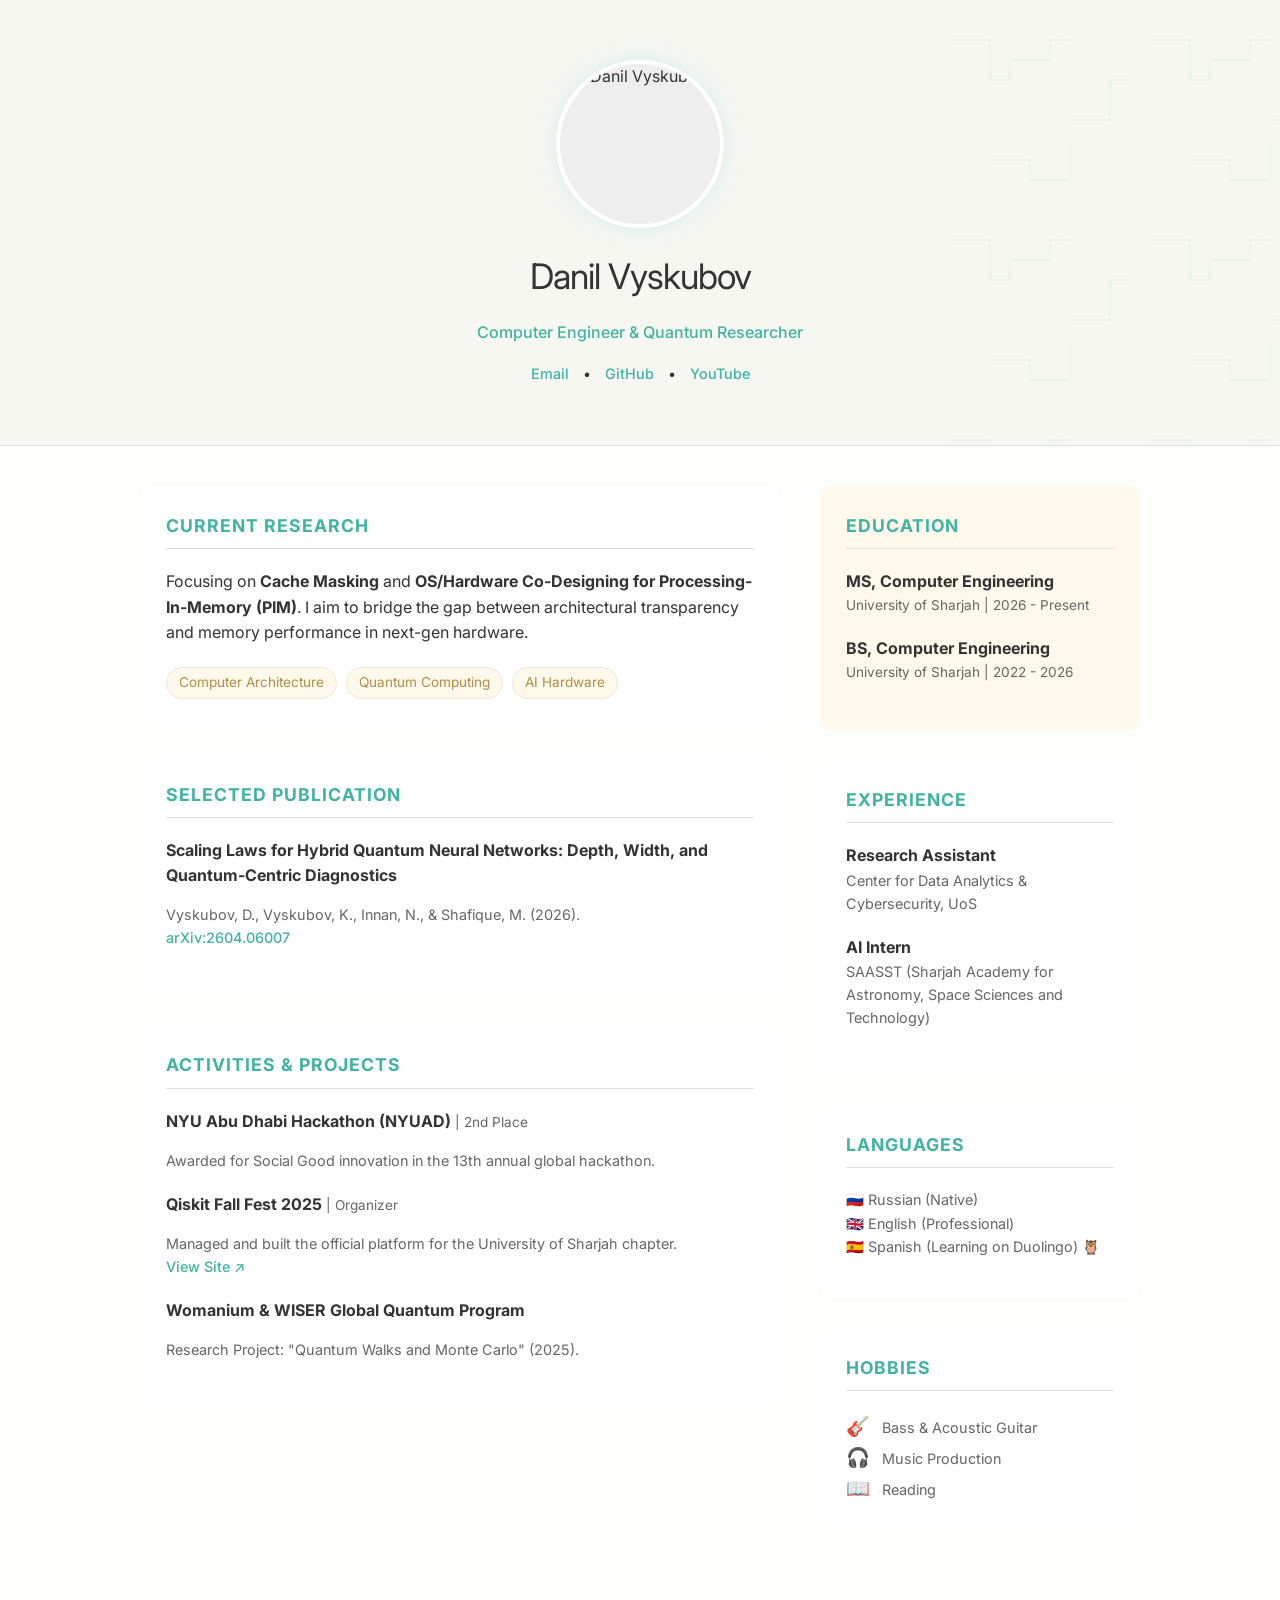
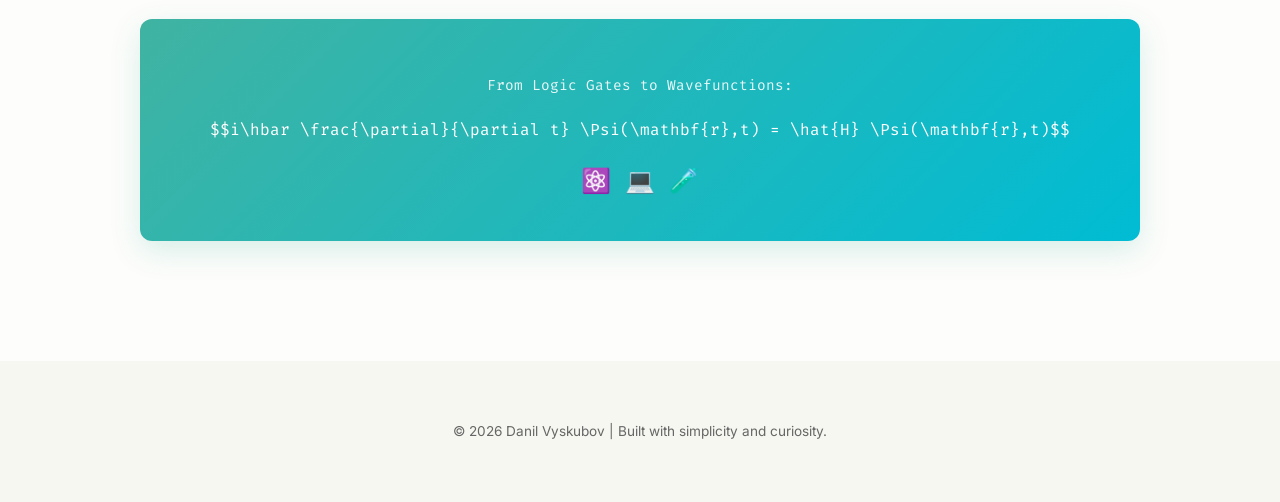
==== index.html @ 8bfd0acf "Add files via upload" ====
<!DOCTYPE html>
<html lang="en">
<head>
    <meta charset="UTF-8">
    <meta name="viewport" content="width=device-width, initial-scale=1.0">
    <title>Danil Vyskubov | Quantum & Architecture</title>
    <link href="https://fonts.googleapis.com/css2?family=Inter:wght@300;400;600&family=Fira+Code:wght@400&display=swap" rel="stylesheet">
    <style>
        :root {
            --bg-color: #fdfdfb;
            --header-bg: #f7f7f2;
            --accent-teal: #40b3a2;
            --accent-cyan: #00bcd4;
            --card-cream: #fff9eb;
            --text-main: #333;
            --text-light: #666;
            --border-color: #e0e0e0;
        }

        body {
            margin: 0;
            padding: 0;
            font-family: 'Inter', sans-serif;
            background-color: var(--bg-color);
            color: var(--text-main);
            line-height: 1.6;
        }

        a { color: var(--accent-teal); text-decoration: none; font-weight: 500; }
        a:hover { text-decoration: underline; }

        /* --- Header Section --- */
        header {
            background-color: var(--header-bg);
            padding: 60px 20px;
            display: flex;
            flex-direction: column;
            align-items: center;
            border-bottom: 1px solid var(--border-color);
            position: relative;
            overflow: hidden;
        }

        /* The Circuit Trace Background Effect */
        header::after {
            content: "";
            position: absolute;
            right: -20px;
            top: 20px;
            width: 350px;
            height: 100%;
            background-image: url('data:image/svg+xml;utf8,<svg xmlns="http://www.w3.org/2000/svg" width="200" height="200" viewBox="0 0 200 200"><path d="M0 20h40v40h20V40h40V20h20M120 100h40v-40h20M40 140h40v20h40v-40" fill="none" stroke="%2340b3a2" stroke-width="1" opacity="0.15"/></svg>');
            z-index: 0;
            pointer-events: none;
        }

        .profile-container {
            z-index: 1;
            text-align: center;
            max-width: 600px;
        }

        .profile-frame {
            width: 160px;
            height: 160px;
            border-radius: 50%;
            border: 4px solid white;
            box-shadow: 0 0 25px rgba(0, 188, 212, 0.15);
            overflow: hidden;
            background: #eee;
            margin: 0 auto 20px;
        }

        .profile-frame img {
            width: 100%;
            height: 100%;
            object-fit: cover;
        }

        h1 {
            margin: 10px 0 5px;
            font-size: 2.2rem;
            font-weight: 400;
            letter-spacing: -1px;
            color: var(--text-main);
        }

        .social-links {
            margin-top: 15px;
            font-size: 0.9rem;
        }

        .social-links a { margin: 0 10px; }

        /* --- Grid Layout --- */
        main {
            max-width: 1000px;
            margin: 0 auto;
            padding: 40px 20px;
        }

        .main-grid {
            display: grid;
            grid-template-columns: 2fr 1fr;
            gap: 40px;
        }

        .section-card {
            background: white;
            padding: 25px;
            border-radius: 12px;
            margin-bottom: 30px;
            border: 1px solid transparent;
            transition: border 0.3s;
        }

        .section-card:hover { border-color: #f0f0f0; }

        .interest-tag {
            display: inline-block;
            background: var(--card-cream);
            padding: 4px 12px;
            border-radius: 20px;
            font-size: 0.85rem;
            margin: 5px 5px 0 0;
            color: #b08d4a;
            border: 1px solid #f0e6d2;
        }

        h2 {
            font-size: 1.1rem;
            text-transform: uppercase;
            letter-spacing: 1px;
            margin-top: 0;
            color: var(--accent-teal);
            border-bottom: 1px solid var(--border-color);
            padding-bottom: 8px;
            margin-bottom: 20px;
        }

        /* --- Specific Items Styling --- */
        .edu-item, .exp-item { margin-bottom: 20px; }
        .date { font-size: 0.85rem; color: var(--text-light); }
        .sub-text { font-size: 0.9rem; color: var(--text-light); }

        /* --- The Equation Band --- */
        .equation-band {
            grid-column: 1 / -1;
            background: linear-gradient(135deg, #40b3a2 0%, #00bcd4 100%);
            color: white;
            padding: 40px;
            text-align: center;
            border-radius: 12px;
            margin: 20px 0 40px;
            font-family: 'Fira Code', monospace;
            box-shadow: 0 10px 30px rgba(64, 179, 162, 0.2);
        }

        /* --- Footer --- */
        footer {
            text-align: center;
            padding: 60px;
            background: var(--header-bg);
            margin-top: 40px;
            font-size: 0.85rem;
            color: var(--text-light);
        }

        .hobby-icon { font-size: 1.2rem; margin-right: 8px; }

        @media (max-width: 768px) {
            .main-grid { grid-template-columns: 1fr; }
        }
    </style>
    <script src="https://polyfill.io/v3/polyfill.min.js?features=es6"></script>
    <script id="MathJax-script" async src="https://cdn.jsdelivr.net/npm/mathjax@3/es5/tex-mml-chtml.js"></script>
</head>
<body>

<header>
    <div class="profile-container">
        <div class="profile-frame">
            <img src="https://via.placeholder.com/160" alt="Danil Vyskubov">
        </div>
        <h1>Danil Vyskubov</h1>
        <p style="color: var(--accent-teal); font-weight: 500;">Computer Engineer & Quantum Researcher</p>
        <div class="social-links">
            <a href="mailto:danilviskubov03@gmail.com">Email</a> •
            <a href="https://github.com/danilv03" target="_blank">GitHub</a> •
            <a href="https://www.youtube.com/@danilv413" target="_blank">YouTube</a>
        </div>
    </div>
</header>

<main>
    <div class="main-grid">
        <div class="left-col">
            <section class="section-card">
                <h2>Current Research</h2>
                <p>Focusing on <strong>Cache Masking</strong> and <strong>OS/Hardware Co-Designing for Processing-In-Memory (PIM)</strong>. I aim to bridge the gap between architectural transparency and memory performance in next-gen hardware.</p>
                <div>
                    <span class="interest-tag">Computer Architecture</span>
                    <span class="interest-tag">Quantum Computing</span>
                    <span class="interest-tag">AI Hardware</span>
                </div>
            </section>

            <section class="section-card">
                <h2>Selected Publication</h2>
                <div class="exp-item">
                    <p style="margin: 0;"><strong>Scaling Laws for Hybrid Quantum Neural Networks: Depth, Width, and Quantum-Centric Diagnostics</strong></p>
                    <p class="sub-text">Vyskubov, D., Vyskubov, K., Innan, N., & Shafique, M. (2026). <br> 
                    <a href="https://arxiv.org/abs/2604.06007" target="_blank">arXiv:2604.06007</a></p>
                </div>
            </section>

            <section class="section-card">
                <h2>Activities & Projects</h2>
                <div class="exp-item">
                    <strong>NYU Abu Dhabi Hackathon (NYUAD)</strong> <span class="date">| 2nd Place</span>
                    <p class="sub-text">Awarded for Social Good innovation in the 13th annual global hackathon.</p>
                </div>
                <div class="exp-item">
                    <strong>Qiskit Fall Fest 2025</strong> <span class="date">| Organizer</span>
                    <p class="sub-text">Managed and built the official platform for the University of Sharjah chapter. <br>
                    <a href="https://qiskit-fallfest.vercel.app/" target="_blank">View Site ↗</a></p>
                </div>
                <div class="exp-item">
                    <strong>Womanium & WISER Global Quantum Program</strong>
                    <p class="sub-text">Research Project: "Quantum Walks and Monte Carlo" (2025).</p>
                </div>
            </section>
        </div>

        <div class="right-col">
            <section class="section-card" style="background-color: var(--card-cream);">
                <h2>Education</h2>
                <div class="edu-item">
                    <strong>MS, Computer Engineering</strong>
                    <div class="date">University of Sharjah | 2026 - Present</div>
                </div>
                <div class="edu-item">
                    <strong>BS, Computer Engineering</strong>
                    <div class="date">University of Sharjah | 2022 - 2026</div>
                </div>
            </section>

            <section class="section-card">
                <h2>Experience</h2>
                <div class="exp-item">
                    <strong>Research Assistant</strong>
                    <div class="sub-text">Center for Data Analytics & Cybersecurity, UoS</div>
                </div>
                <div class="exp-item">
                    <strong>AI Intern</strong>
                    <div class="sub-text">SAASST (Sharjah Academy for Astronomy, Space Sciences and Technology)</div>
                </div>
            </section>

            <section class="section-card">
                <h2>Languages</h2>
                <p class="sub-text">
                    🇷🇺 Russian (Native)<br>
                    🇬🇧 English (Professional)<br>
                    🇪🇸 Spanish (Learning on Duolingo) 🦉
                </p>
            </section>

            <section class="section-card">
                <h2>Hobbies</h2>
                <div class="sub-text">
                    <span class="hobby-icon">🎸</span> Bass & Acoustic Guitar<br>
                    <span class="hobby-icon">🎧</span> Music Production<br>
                    <span class="hobby-icon">📖</span> Reading
                </div>
            </section>
        </div>

        <div class="equation-band">
            <p style="margin-bottom: 20px; opacity: 0.9; font-size: 0.9rem;">From Logic Gates to Wavefunctions:</p>
            $$i\hbar \frac{\partial}{\partial t} \Psi(\mathbf{r},t) = \hat{H} \Psi(\mathbf{r},t)$$
            <div style="margin-top: 20px; font-size: 1.5rem;">⚛️ 💻 🧪</div>
        </div>
    </div>
</main>

<footer>
    &copy; 2026 Danil Vyskubov | Built with simplicity and curiosity.
</footer>

</body>
</html>
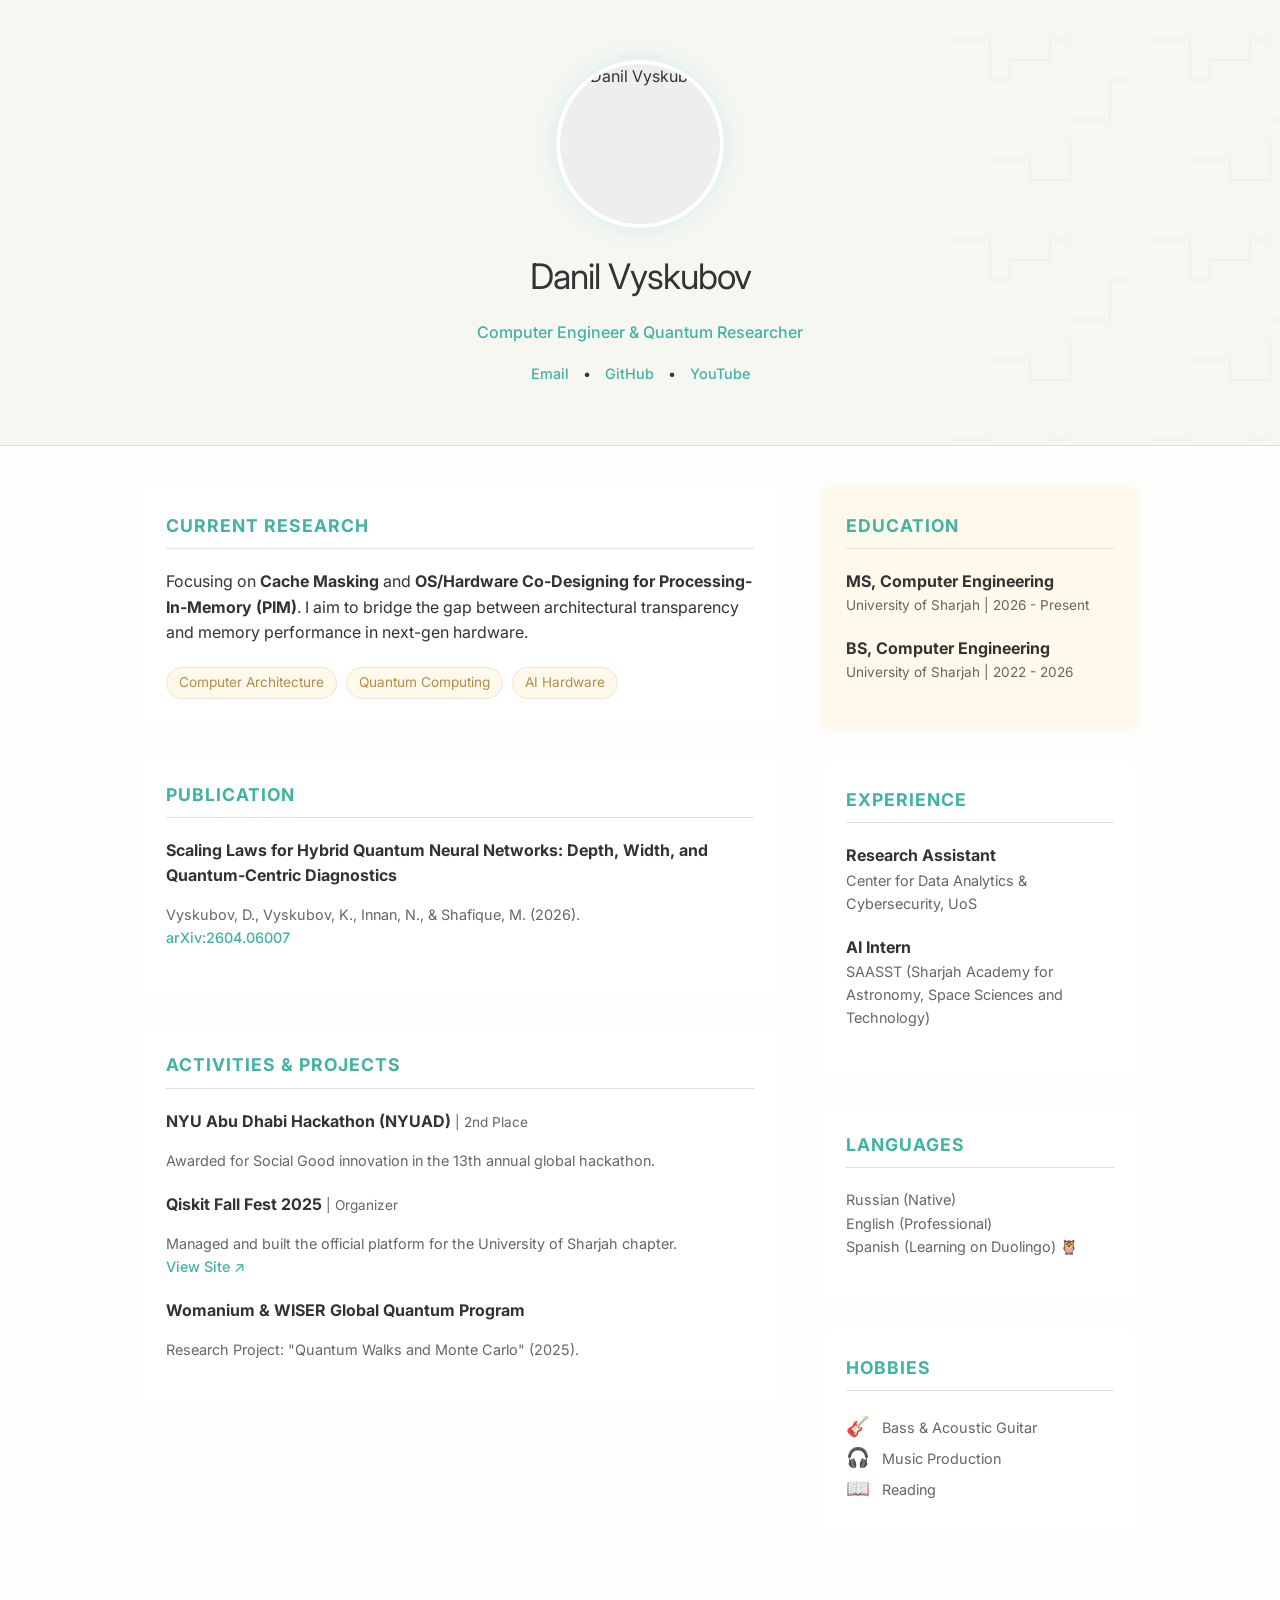
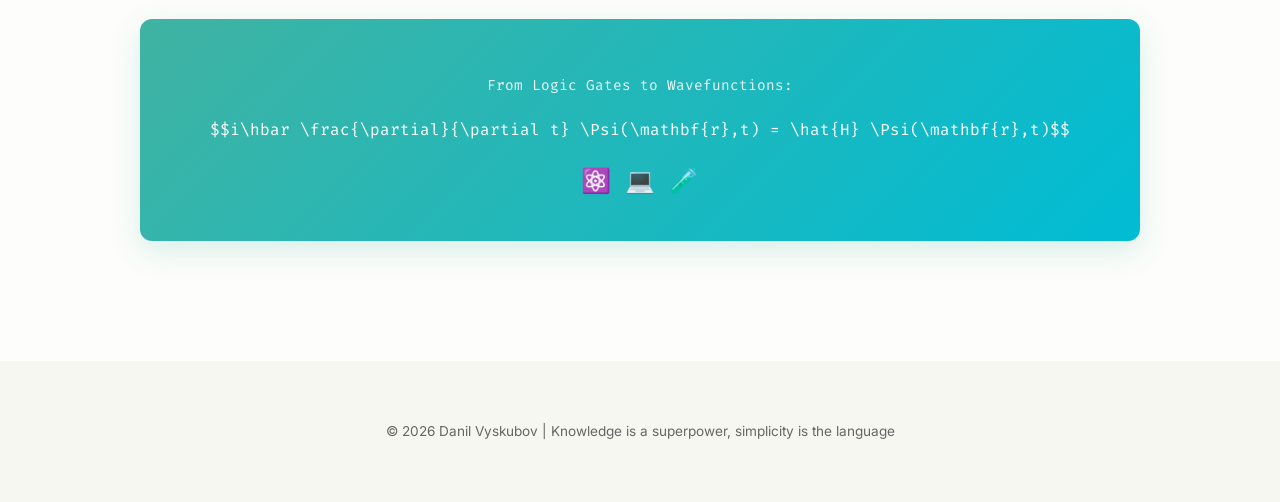
==== commit 80bff058: "Update index.html" ====
--- a/index.html
+++ b/index.html
@@ -206,7 +206,7 @@
             </section>
 
             <section class="section-card">
-                <h2>Selected Publication</h2>
+                <h2>Publication</h2>
                 <div class="exp-item">
                     <p style="margin: 0;"><strong>Scaling Laws for Hybrid Quantum Neural Networks: Depth, Width, and Quantum-Centric Diagnostics</strong></p>
                     <p class="sub-text">Vyskubov, D., Vyskubov, K., Innan, N., & Shafique, M. (2026). <br> 
@@ -260,9 +260,9 @@
             <section class="section-card">
                 <h2>Languages</h2>
                 <p class="sub-text">
-                    🇷🇺 Russian (Native)<br>
-                    🇬🇧 English (Professional)<br>
-                    🇪🇸 Spanish (Learning on Duolingo) 🦉
+                    Russian (Native)<br>
+                    English (Professional)<br>
+                    Spanish (Learning on Duolingo) 🦉
                 </p>
             </section>
 
@@ -285,8 +285,8 @@
 </main>
 
 <footer>
-    &copy; 2026 Danil Vyskubov | Built with simplicity and curiosity.
+    &copy; 2026 Danil Vyskubov | Knowledge is a superpower, simplicity is the language
 </footer>
 
 </body>
-</html>+</html>
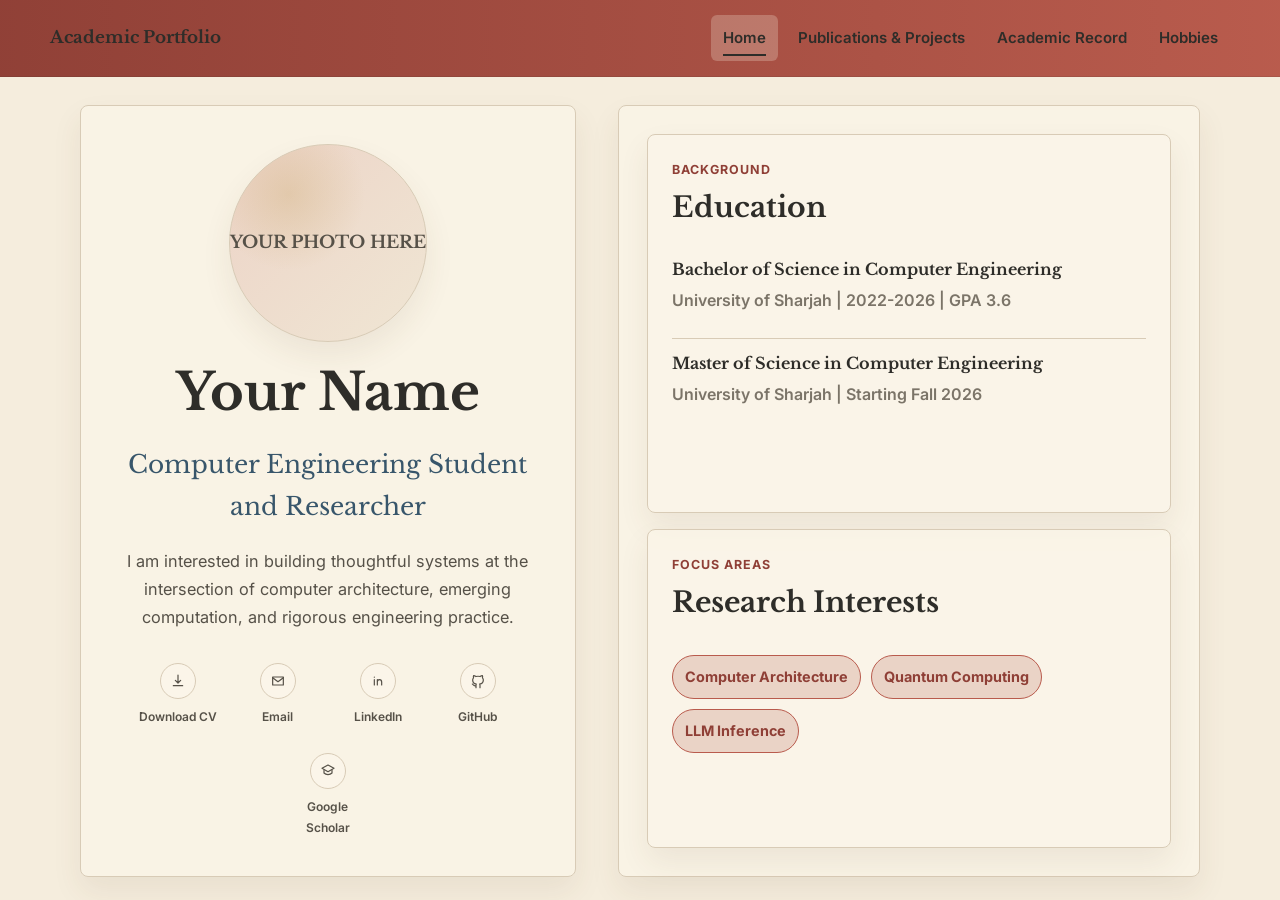
==== commit fe5c5dd8: "Add files via upload Initial push" ====
--- a/index.html
+++ b/index.html
@@ -1,292 +1,124 @@
 <!DOCTYPE html>
 <html lang="en">
 <head>
-    <meta charset="UTF-8">
-    <meta name="viewport" content="width=device-width, initial-scale=1.0">
-    <title>Danil Vyskubov | Quantum & Architecture</title>
-    <link href="https://fonts.googleapis.com/css2?family=Inter:wght@300;400;600&family=Fira+Code:wght@400&display=swap" rel="stylesheet">
-    <style>
-        :root {
-            --bg-color: #fdfdfb;
-            --header-bg: #f7f7f2;
-            --accent-teal: #40b3a2;
-            --accent-cyan: #00bcd4;
-            --card-cream: #fff9eb;
-            --text-main: #333;
-            --text-light: #666;
-            --border-color: #e0e0e0;
-        }
+  <meta charset="UTF-8">
+  <meta name="viewport" content="width=device-width, initial-scale=1.0">
+  <title>Personal Academic Website | Home</title>
+  <link rel="preconnect" href="https://fonts.googleapis.com">
+  <link rel="preconnect" href="https://fonts.gstatic.com" crossorigin>
+  <link href="https://fonts.googleapis.com/css2?family=Inter:wght@400;500;600;700&family=Libre+Baskerville:wght@400;700&display=swap" rel="stylesheet">
+  <link rel="stylesheet" href="style.css">
+</head>
+<body class="no-scroll-page">
+  <header class="site-header">
+    <nav class="navbar" aria-label="Primary navigation">
+      <a class="brand" href="index.html">Academic Portfolio</a>
+      <button class="menu-toggle" type="button" aria-label="Toggle navigation" aria-expanded="false">
+        <span></span>
+        <span></span>
+        <span></span>
+      </button>
+      <ul class="nav-links">
+        <li><a class="active" href="index.html">Home</a></li>
+        <li><a href="publications.html">Publications &amp; Projects</a></li>
+        <li><a href="academic-record.html">Academic Record</a></li>
+        <li><a href="hobbies.html">Hobbies</a></li>
+      </ul>
+    </nav>
+  </header>
 
-        body {
-            margin: 0;
-            padding: 0;
-            font-family: 'Inter', sans-serif;
-            background-color: var(--bg-color);
-            color: var(--text-main);
-            line-height: 1.6;
-        }
-
-        a { color: var(--accent-teal); text-decoration: none; font-weight: 500; }
-        a:hover { text-decoration: underline; }
-
-        /* --- Header Section --- */
-        header {
-            background-color: var(--header-bg);
-            padding: 60px 20px;
-            display: flex;
-            flex-direction: column;
-            align-items: center;
-            border-bottom: 1px solid var(--border-color);
-            position: relative;
-            overflow: hidden;
-        }
-
-        /* The Circuit Trace Background Effect */
-        header::after {
-            content: "";
-            position: absolute;
-            right: -20px;
-            top: 20px;
-            width: 350px;
-            height: 100%;
-            background-image: url('data:image/svg+xml;utf8,<svg xmlns="http://www.w3.org/2000/svg" width="200" height="200" viewBox="0 0 200 200"><path d="M0 20h40v40h20V40h40V20h20M120 100h40v-40h20M40 140h40v20h40v-40" fill="none" stroke="%2340b3a2" stroke-width="1" opacity="0.15"/></svg>');
-            z-index: 0;
-            pointer-events: none;
-        }
-
-        .profile-container {
-            z-index: 1;
-            text-align: center;
-            max-width: 600px;
-        }
-
-        .profile-frame {
-            width: 160px;
-            height: 160px;
-            border-radius: 50%;
-            border: 4px solid white;
-            box-shadow: 0 0 25px rgba(0, 188, 212, 0.15);
-            overflow: hidden;
-            background: #eee;
-            margin: 0 auto 20px;
-        }
-
-        .profile-frame img {
-            width: 100%;
-            height: 100%;
-            object-fit: cover;
-        }
-
-        h1 {
-            margin: 10px 0 5px;
-            font-size: 2.2rem;
-            font-weight: 400;
-            letter-spacing: -1px;
-            color: var(--text-main);
-        }
-
-        .social-links {
-            margin-top: 15px;
-            font-size: 0.9rem;
-        }
-
-        .social-links a { margin: 0 10px; }
-
-        /* --- Grid Layout --- */
-        main {
-            max-width: 1000px;
-            margin: 0 auto;
-            padding: 40px 20px;
-        }
-
-        .main-grid {
-            display: grid;
-            grid-template-columns: 2fr 1fr;
-            gap: 40px;
-        }
-
-        .section-card {
-            background: white;
-            padding: 25px;
-            border-radius: 12px;
-            margin-bottom: 30px;
-            border: 1px solid transparent;
-            transition: border 0.3s;
-        }
-
-        .section-card:hover { border-color: #f0f0f0; }
-
-        .interest-tag {
-            display: inline-block;
-            background: var(--card-cream);
-            padding: 4px 12px;
-            border-radius: 20px;
-            font-size: 0.85rem;
-            margin: 5px 5px 0 0;
-            color: #b08d4a;
-            border: 1px solid #f0e6d2;
-        }
-
-        h2 {
-            font-size: 1.1rem;
-            text-transform: uppercase;
-            letter-spacing: 1px;
-            margin-top: 0;
-            color: var(--accent-teal);
-            border-bottom: 1px solid var(--border-color);
-            padding-bottom: 8px;
-            margin-bottom: 20px;
-        }
-
-        /* --- Specific Items Styling --- */
-        .edu-item, .exp-item { margin-bottom: 20px; }
-        .date { font-size: 0.85rem; color: var(--text-light); }
-        .sub-text { font-size: 0.9rem; color: var(--text-light); }
-
-        /* --- The Equation Band --- */
-        .equation-band {
-            grid-column: 1 / -1;
-            background: linear-gradient(135deg, #40b3a2 0%, #00bcd4 100%);
-            color: white;
-            padding: 40px;
-            text-align: center;
-            border-radius: 12px;
-            margin: 20px 0 40px;
-            font-family: 'Fira Code', monospace;
-            box-shadow: 0 10px 30px rgba(64, 179, 162, 0.2);
-        }
-
-        /* --- Footer --- */
-        footer {
-            text-align: center;
-            padding: 60px;
-            background: var(--header-bg);
-            margin-top: 40px;
-            font-size: 0.85rem;
-            color: var(--text-light);
-        }
-
-        .hobby-icon { font-size: 1.2rem; margin-right: 8px; }
-
-        @media (max-width: 768px) {
-            .main-grid { grid-template-columns: 1fr; }
-        }
-    </style>
-    <script src="https://polyfill.io/v3/polyfill.min.js?features=es6"></script>
-    <script id="MathJax-script" async src="https://cdn.jsdelivr.net/npm/mathjax@3/es5/tex-mml-chtml.js"></script>
-</head>
-<body>
-
-<header>
-    <div class="profile-container">
-        <div class="profile-frame">
-            <img src="https://via.placeholder.com/160" alt="Danil Vyskubov">
-        </div>
-        <h1>Danil Vyskubov</h1>
-        <p style="color: var(--accent-teal); font-weight: 500;">Computer Engineer & Quantum Researcher</p>
-        <div class="social-links">
-            <a href="mailto:danilviskubov03@gmail.com">Email</a> •
-            <a href="https://github.com/danilv03" target="_blank">GitHub</a> •
-            <a href="https://www.youtube.com/@danilv413" target="_blank">YouTube</a>
-        </div>
-    </div>
-</header>
-
-<main>
-    <div class="main-grid">
-        <div class="left-col">
-            <section class="section-card">
-                <h2>Current Research</h2>
-                <p>Focusing on <strong>Cache Masking</strong> and <strong>OS/Hardware Co-Designing for Processing-In-Memory (PIM)</strong>. I aim to bridge the gap between architectural transparency and memory performance in next-gen hardware.</p>
-                <div>
-                    <span class="interest-tag">Computer Architecture</span>
-                    <span class="interest-tag">Quantum Computing</span>
-                    <span class="interest-tag">AI Hardware</span>
-                </div>
-            </section>
-
-            <section class="section-card">
-                <h2>Publication</h2>
-                <div class="exp-item">
-                    <p style="margin: 0;"><strong>Scaling Laws for Hybrid Quantum Neural Networks: Depth, Width, and Quantum-Centric Diagnostics</strong></p>
-                    <p class="sub-text">Vyskubov, D., Vyskubov, K., Innan, N., & Shafique, M. (2026). <br> 
-                    <a href="https://arxiv.org/abs/2604.06007" target="_blank">arXiv:2604.06007</a></p>
-                </div>
-            </section>
-
-            <section class="section-card">
-                <h2>Activities & Projects</h2>
-                <div class="exp-item">
-                    <strong>NYU Abu Dhabi Hackathon (NYUAD)</strong> <span class="date">| 2nd Place</span>
-                    <p class="sub-text">Awarded for Social Good innovation in the 13th annual global hackathon.</p>
-                </div>
-                <div class="exp-item">
-                    <strong>Qiskit Fall Fest 2025</strong> <span class="date">| Organizer</span>
-                    <p class="sub-text">Managed and built the official platform for the University of Sharjah chapter. <br>
-                    <a href="https://qiskit-fallfest.vercel.app/" target="_blank">View Site ↗</a></p>
-                </div>
-                <div class="exp-item">
-                    <strong>Womanium & WISER Global Quantum Program</strong>
-                    <p class="sub-text">Research Project: "Quantum Walks and Monte Carlo" (2025).</p>
-                </div>
-            </section>
+  <main class="screen-main">
+    <section class="screen-page home-screen">
+      <div class="container home-panel">
+        <div class="home-profile">
+          <div class="portrait-wrap">
+            <!-- REPLACE WITH REAL CONTENT: Replace this placeholder with your actual portrait image in assets/images. -->
+            <div class="portrait-placeholder" role="img" aria-label="Portrait placeholder">YOUR PHOTO HERE</div>
+          </div>
+          <div class="hero-content">
+            <!-- REPLACE WITH REAL CONTENT: Replace this name with your full name. -->
+            <h1>Your Name</h1>
+            <!-- REPLACE WITH REAL CONTENT: Replace this role with your current academic title. -->
+            <p class="subtitle">Computer Engineering Student and Researcher</p>
+            <!-- REPLACE WITH REAL CONTENT: Replace this paragraph with your personal academic statement. -->
+            <p class="lead">I am interested in building thoughtful systems at the intersection of computer architecture, emerging computation, and rigorous engineering practice.</p>
+          </div>
+          <div class="icon-row contact-row" aria-label="Contact links">
+            <a class="icon-link" href="assets/files/cv.pdf" download>
+              <span class="icon" aria-hidden="true">
+                <svg viewBox="0 0 24 24"><path d="M12 3v12m0 0 4-4m-4 4-4-4M5 19h14"/></svg>
+              </span>
+              <span>Download CV</span>
+            </a>
+            <!-- REPLACE WITH REAL CONTENT: Replace the email address below with your real email. -->
+            <a class="icon-link" href="mailto:your.email@example.com">
+              <span class="icon" aria-hidden="true">
+                <svg viewBox="0 0 24 24"><path d="M4 6h16v12H4z"/><path d="m4 7 8 6 8-6"/></svg>
+              </span>
+              <span>Email</span>
+            </a>
+            <!-- REPLACE WITH REAL CONTENT: Replace this URL with your real LinkedIn profile. -->
+            <a class="icon-link" href="https://www.linkedin.com/" target="_blank" rel="noopener">
+              <span class="icon" aria-hidden="true">
+                <svg viewBox="0 0 24 24"><path d="M6.5 10v8M6.5 6v.2M11 18v-8m0 3.5c0-2.1 1.3-3.5 3.3-3.5 2.2 0 3.2 1.4 3.2 4v4"/></svg>
+              </span>
+              <span>LinkedIn</span>
+            </a>
+            <!-- REPLACE WITH REAL CONTENT: Replace this URL with your real GitHub profile. -->
+            <a class="icon-link" href="https://github.com/" target="_blank" rel="noopener">
+              <span class="icon" aria-hidden="true">
+                <svg viewBox="0 0 24 24"><path d="M9 19c-4 1.2-4-2-5.5-2.5M15 22v-3.5c0-1 .1-1.4-.5-2 2.8-.3 5.5-1.4 5.5-6a4.7 4.7 0 0 0-1.3-3.3 4.4 4.4 0 0 0-.1-3.2s-1.1-.3-3.5 1.3a12 12 0 0 0-6.2 0C6.5 3.7 5.4 4 5.4 4a4.4 4.4 0 0 0-.1 3.2A4.7 4.7 0 0 0 4 10.5c0 4.6 2.7 5.7 5.5 6-.6.6-.6 1.2-.5 2V22"/></svg>
+              </span>
+              <span>GitHub</span>
+            </a>
+            <!-- REPLACE WITH REAL CONTENT: Replace this URL with your real Google Scholar profile. -->
+            <a class="icon-link" href="https://scholar.google.com/" target="_blank" rel="noopener">
+              <span class="icon" aria-hidden="true">
+                <svg viewBox="0 0 24 24"><path d="m12 3 9 5-9 5-9-5 9-5Z"/><path d="M6 11v4c1.6 1.6 3.6 2.4 6 2.4s4.4-.8 6-2.4v-4"/></svg>
+              </span>
+              <span>Google Scholar</span>
+            </a>
+          </div>
         </div>
 
-        <div class="right-col">
-            <section class="section-card" style="background-color: var(--card-cream);">
-                <h2>Education</h2>
-                <div class="edu-item">
-                    <strong>MS, Computer Engineering</strong>
-                    <div class="date">University of Sharjah | 2026 - Present</div>
-                </div>
-                <div class="edu-item">
-                    <strong>BS, Computer Engineering</strong>
-                    <div class="date">University of Sharjah | 2022 - 2026</div>
-                </div>
-            </section>
+        <div class="home-details">
+          <section class="compact-block">
+            <div class="section-heading compact-heading">
+              <p class="kicker">Background</p>
+              <h2>Education</h2>
+            </div>
+            <div class="compact-list">
+              <article>
+                <h3>Bachelor of Science in Computer Engineering</h3>
+                <p class="meta">University of Sharjah | 2022-2026 | GPA 3.6</p>
+              </article>
+              <article>
+                <h3>Master of Science in Computer Engineering</h3>
+                <p class="meta">University of Sharjah | Starting Fall 2026</p>
+              </article>
+            </div>
+          </section>
 
-            <section class="section-card">
-                <h2>Experience</h2>
-                <div class="exp-item">
-                    <strong>Research Assistant</strong>
-                    <div class="sub-text">Center for Data Analytics & Cybersecurity, UoS</div>
-                </div>
-                <div class="exp-item">
-                    <strong>AI Intern</strong>
-                    <div class="sub-text">SAASST (Sharjah Academy for Astronomy, Space Sciences and Technology)</div>
-                </div>
-            </section>
+          <section class="compact-block">
+            <div class="section-heading compact-heading">
+              <p class="kicker">Focus Areas</p>
+              <h2>Research Interests</h2>
+            </div>
+            <div class="interest-pills">
+              <span>Computer Architecture</span>
+              <span>Quantum Computing</span>
+              <span>LLM Inference</span>
+            </div>
+          </section>
+        </div>
+      </div>
+    </section>
+  </main>
 
-            <section class="section-card">
-                <h2>Languages</h2>
-                <p class="sub-text">
-                    Russian (Native)<br>
-                    English (Professional)<br>
-                    Spanish (Learning on Duolingo) 🦉
-                </p>
-            </section>
+  <footer class="site-footer">
+    <p>&copy; <span id="year"></span> Personal Academic Website</p>
+  </footer>
 
-            <section class="section-card">
-                <h2>Hobbies</h2>
-                <div class="sub-text">
-                    <span class="hobby-icon">🎸</span> Bass & Acoustic Guitar<br>
-                    <span class="hobby-icon">🎧</span> Music Production<br>
-                    <span class="hobby-icon">📖</span> Reading
-                </div>
-            </section>
-        </div>
-
-        <div class="equation-band">
-            <p style="margin-bottom: 20px; opacity: 0.9; font-size: 0.9rem;">From Logic Gates to Wavefunctions:</p>
-            $$i\hbar \frac{\partial}{\partial t} \Psi(\mathbf{r},t) = \hat{H} \Psi(\mathbf{r},t)$$
-            <div style="margin-top: 20px; font-size: 1.5rem;">⚛️ 💻 🧪</div>
-        </div>
-    </div>
-</main>
-
-<footer>
-    &copy; 2026 Danil Vyskubov | Knowledge is a superpower, simplicity is the language
-</footer>
-
+  <script src="script.js"></script>
 </body>
 </html>
--- a/style.css
+++ b/style.css
@@ -0,0 +1,1241 @@
+:root {
+  --paper: #f5eddd;
+  --paper-soft: #fbf5e9;
+  --paper-muted: #eadfca;
+  --ink: #2e2d29;
+  --ink-soft: #565148;
+  --muted: #7b7468;
+  --accent: #b95b4d;
+  --accent-deep: #8f3f36;
+  --accent-pale: #ead3c6;
+  --hanji-blue: #38566b;
+  --hanji-gold: #c5a15d;
+  --line: #d8cbb6;
+  --shadow: 0 14px 30px rgba(84, 61, 43, 0.08);
+  --serif: "Libre Baskerville", Georgia, serif;
+  --sans: "Inter", Arial, sans-serif;
+  --nav-height: 76px;
+}
+
+* {
+  box-sizing: border-box;
+}
+
+html {
+  scroll-behavior: smooth;
+}
+
+body {
+  margin: 0;
+  background: var(--paper);
+  color: var(--ink);
+  font-family: var(--sans);
+  font-size: 16px;
+  line-height: 1.7;
+}
+
+body.menu-open {
+  overflow: hidden;
+}
+
+body.no-scroll-page {
+  height: 100vh;
+  overflow: hidden;
+}
+
+a {
+  color: inherit;
+  text-decoration: none;
+}
+
+svg {
+  width: 100%;
+  height: 100%;
+  fill: none;
+  stroke: currentColor;
+  stroke-linecap: round;
+  stroke-linejoin: round;
+  stroke-width: 1.8;
+}
+
+h1,
+h2,
+h3 {
+  margin: 0;
+  color: var(--ink);
+  font-family: var(--serif);
+  font-weight: 700;
+  line-height: 1.25;
+}
+
+h1 {
+  font-size: clamp(2.5rem, 5vw, 4.7rem);
+}
+
+h2 {
+  font-size: clamp(1.8rem, 3vw, 2.6rem);
+}
+
+h3 {
+  font-size: 1.18rem;
+}
+
+p {
+  margin: 0;
+}
+
+.site-header {
+  position: fixed;
+  top: 0;
+  right: 0;
+  left: 0;
+  z-index: 100;
+  background:
+    linear-gradient(90deg, rgba(143, 63, 54, 0.96), rgba(185, 91, 77, 0.96)),
+    var(--accent);
+  border-bottom: 1px solid rgba(47, 48, 43, 0.12);
+}
+
+.navbar {
+  width: min(1180px, calc(100% - 40px));
+  height: var(--nav-height);
+  margin: 0 auto;
+  display: flex;
+  align-items: center;
+  justify-content: space-between;
+  gap: 24px;
+}
+
+.brand {
+  font-family: var(--serif);
+  font-size: 1.05rem;
+  font-weight: 700;
+  color: var(--ink);
+  white-space: nowrap;
+}
+
+.nav-links {
+  display: flex;
+  align-items: center;
+  gap: 8px;
+  margin: 0;
+  padding: 0;
+  list-style: none;
+}
+
+.nav-links a {
+  position: relative;
+  display: block;
+  padding: 10px 12px;
+  border-radius: 6px;
+  color: var(--ink);
+  font-size: 0.94rem;
+  font-weight: 600;
+  transition: background-color 0.3s ease, color 0.3s ease;
+}
+
+.nav-links a::after {
+  content: "";
+  position: absolute;
+  right: 12px;
+  bottom: 5px;
+  left: 12px;
+  height: 2px;
+  background: var(--ink);
+  transform: scaleX(0);
+  transform-origin: center;
+  transition: transform 0.3s ease;
+}
+
+.nav-links a:hover,
+.nav-links a.active {
+  background: rgba(245, 237, 221, 0.25);
+}
+
+.nav-links a:hover::after,
+.nav-links a.active::after {
+  transform: scaleX(1);
+}
+
+.menu-toggle {
+  display: none;
+  width: 44px;
+  height: 44px;
+  padding: 10px;
+  border: 1px solid rgba(47, 48, 43, 0.18);
+  border-radius: 7px;
+  background: rgba(245, 237, 221, 0.24);
+  color: var(--ink);
+  cursor: pointer;
+}
+
+.menu-toggle span {
+  display: block;
+  width: 100%;
+  height: 2px;
+  margin: 5px 0;
+  background: var(--ink);
+  transition: transform 0.3s ease, opacity 0.3s ease;
+}
+
+.menu-open .menu-toggle span:nth-child(1) {
+  transform: translateY(7px) rotate(45deg);
+}
+
+.menu-open .menu-toggle span:nth-child(2) {
+  opacity: 0;
+}
+
+.menu-open .menu-toggle span:nth-child(3) {
+  transform: translateY(-7px) rotate(-45deg);
+}
+
+main {
+  padding-top: var(--nav-height);
+}
+
+.screen-main {
+  height: 100vh;
+  padding-top: var(--nav-height);
+  overflow: hidden;
+}
+
+.screen-page {
+  height: calc(100vh - var(--nav-height));
+  display: grid;
+  align-items: center;
+  padding: clamp(18px, 3.2vh, 34px) 0;
+  overflow: hidden;
+}
+
+.no-scroll-page .site-footer {
+  display: none;
+}
+
+.section {
+  padding: 92px 0;
+}
+
+.section-lined {
+  border-top: 1px solid var(--line);
+  border-bottom: 1px solid var(--line);
+  background: var(--paper-soft);
+}
+
+.container {
+  width: min(1120px, calc(100% - 40px));
+  margin: 0 auto;
+}
+
+.narrow {
+  width: min(820px, calc(100% - 40px));
+}
+
+.hero {
+  min-height: calc(100vh - var(--nav-height));
+  display: flex;
+  align-items: center;
+}
+
+.home-panel {
+  display: grid;
+  grid-template-columns: minmax(300px, 0.92fr) minmax(0, 1.08fr);
+  align-items: stretch;
+  gap: clamp(22px, 4vw, 42px);
+}
+
+.home-profile,
+.home-details,
+.compact-block,
+.publication-panel,
+.hobbies-panel {
+  border: 1px solid var(--line);
+  border-radius: 8px;
+  background: rgba(251, 245, 233, 0.72);
+  box-shadow: var(--shadow);
+}
+
+.home-profile {
+  display: grid;
+  align-content: center;
+  justify-items: center;
+  gap: clamp(14px, 2vh, 22px);
+  padding: clamp(22px, 3.5vw, 38px);
+  overflow: hidden;
+  text-align: center;
+}
+
+.home-screen h1,
+.publication-screen h1,
+.hobbies-screen h1 {
+  font-size: clamp(2rem, 4vw, 3.55rem);
+}
+
+.home-profile .lead,
+.page-title-block .lead {
+  max-width: 620px;
+}
+
+.home-profile .contact-row {
+  justify-content: center;
+}
+
+.home-details {
+  display: grid;
+  gap: 16px;
+  padding: clamp(18px, 3vw, 28px);
+}
+
+.compact-block {
+  padding: clamp(18px, 2.5vw, 24px);
+}
+
+.compact-heading {
+  gap: 6px;
+  margin-bottom: 18px;
+}
+
+.compact-heading h2 {
+  font-size: clamp(1.35rem, 2.2vw, 1.85rem);
+}
+
+.compact-list {
+  display: grid;
+  gap: 14px;
+}
+
+.compact-list article {
+  padding-bottom: 14px;
+  border-bottom: 1px solid var(--line);
+}
+
+.compact-list article:last-child {
+  padding-bottom: 0;
+  border-bottom: 0;
+}
+
+.compact-list h3 {
+  margin-bottom: 4px;
+  font-size: 1rem;
+}
+
+.interest-pills {
+  display: flex;
+  flex-wrap: wrap;
+  gap: 10px;
+}
+
+.interest-pills span {
+  padding: 9px 12px;
+  border: 1px solid var(--accent);
+  border-radius: 999px;
+  background: var(--accent-pale);
+  color: var(--accent-deep);
+  font-size: 0.9rem;
+  font-weight: 700;
+}
+
+.hero-grid {
+  display: grid;
+  grid-template-columns: minmax(260px, 0.78fr) minmax(0, 1.22fr);
+  align-items: center;
+  gap: clamp(42px, 7vw, 88px);
+}
+
+.portrait-wrap {
+  display: flex;
+  justify-content: center;
+}
+
+.portrait-placeholder {
+  width: min(100%, 330px);
+  aspect-ratio: 1;
+  display: grid;
+  place-items: center;
+  border: 1px solid var(--line);
+  border-radius: 50%;
+  background:
+    radial-gradient(circle at 30% 25%, rgba(197, 161, 93, 0.28), transparent 38%),
+    linear-gradient(135deg, rgba(185, 91, 77, 0.22), rgba(234, 223, 202, 0.68)),
+    var(--paper-soft);
+  color: var(--ink-soft);
+  font-family: var(--serif);
+  font-size: 1.08rem;
+  font-weight: 700;
+  letter-spacing: 0;
+  text-align: center;
+  box-shadow: var(--shadow);
+}
+
+.home-screen .portrait-placeholder {
+  width: min(100%, 230px);
+}
+
+.hero-content {
+  display: grid;
+  gap: 20px;
+  max-width: 100%;
+}
+
+.subtitle {
+  color: var(--hanji-blue);
+  font-family: var(--serif);
+  font-size: clamp(1.15rem, 2vw, 1.55rem);
+  max-width: 100%;
+  overflow-wrap: anywhere;
+}
+
+.lead {
+  max-width: 720px;
+  color: var(--ink-soft);
+  font-size: 1.08rem;
+  overflow-wrap: anywhere;
+}
+
+.screen-page .lead {
+  font-size: clamp(0.92rem, 1.4vw, 1.02rem);
+}
+
+.icon-row {
+  display: flex;
+  flex-wrap: wrap;
+  gap: 18px;
+  margin-top: 14px;
+}
+
+.icon-link {
+  width: 94px;
+  min-height: 84px;
+  display: inline-flex;
+  flex-direction: column;
+  align-items: center;
+  justify-content: flex-start;
+  gap: 8px;
+  color: var(--ink-soft);
+  font-size: 0.82rem;
+  font-weight: 600;
+  text-align: center;
+  transition: color 0.3s ease, transform 0.3s ease;
+}
+
+.screen-page .icon-link {
+  width: 82px;
+  min-height: 72px;
+  font-size: 0.75rem;
+}
+
+.screen-page .icon {
+  width: 36px;
+  height: 36px;
+  padding: 9px;
+}
+
+.icon-link:hover {
+  color: var(--accent-deep);
+  transform: translateY(-2px);
+}
+
+.icon {
+  width: 42px;
+  height: 42px;
+  display: grid;
+  place-items: center;
+  padding: 10px;
+  border: 1px solid var(--line);
+  border-radius: 50%;
+  background: var(--paper-soft);
+  transition: border-color 0.3s ease, background-color 0.3s ease;
+}
+
+.icon-link:hover .icon {
+  border-color: var(--accent);
+  background: var(--accent-pale);
+}
+
+.section-heading {
+  display: grid;
+  gap: 10px;
+  margin-bottom: 34px;
+}
+
+.kicker {
+  color: var(--accent-deep);
+  font-size: 0.78rem;
+  font-weight: 700;
+  letter-spacing: 0.08em;
+  text-transform: uppercase;
+}
+
+.timeline {
+  position: relative;
+  display: grid;
+  gap: 26px;
+  padding-left: 28px;
+}
+
+.timeline::before {
+  content: "";
+  position: absolute;
+  top: 8px;
+  bottom: 8px;
+  left: 8px;
+  width: 1px;
+  background: var(--accent);
+}
+
+.timeline-item {
+  position: relative;
+  padding: 26px;
+  border: 1px solid var(--line);
+  border-radius: 8px;
+  background: var(--paper);
+  box-shadow: var(--shadow);
+}
+
+.timeline-dot {
+  position: absolute;
+  top: 31px;
+  left: -25px;
+  width: 12px;
+  height: 12px;
+  border: 2px solid var(--paper-soft);
+  border-radius: 50%;
+  background: var(--accent-deep);
+}
+
+.meta {
+  margin: 8px 0 10px;
+  color: var(--muted);
+  font-weight: 600;
+}
+
+.card-grid {
+  display: grid;
+  gap: 24px;
+}
+
+.card-grid.two {
+  grid-template-columns: repeat(2, minmax(0, 1fr));
+}
+
+.card-grid.three {
+  grid-template-columns: repeat(3, minmax(0, 1fr));
+}
+
+.accent-card,
+.project-card,
+.publication-card,
+.post-preview {
+  border: 1px solid var(--line);
+  border-radius: 8px;
+  background: var(--paper-soft);
+  box-shadow: var(--shadow);
+}
+
+.accent-card {
+  padding: 26px;
+  border-top: 3px solid var(--accent);
+}
+
+.accent-card p,
+.project-card p,
+.publication-card p,
+.post-preview p {
+  color: var(--ink-soft);
+}
+
+.accent-card h3,
+.project-card h3,
+.publication-card h3,
+.post-preview h3 {
+  margin-bottom: 12px;
+}
+
+.page-intro {
+  padding-bottom: 62px;
+}
+
+.page-intro .lead {
+  margin-top: 18px;
+}
+
+.publication-card {
+  display: grid;
+  gap: 9px;
+  padding: 30px;
+}
+
+.publication-panel,
+.hobbies-panel {
+  padding: clamp(20px, 3vw, 34px);
+}
+
+.page-title-block {
+  display: grid;
+  gap: 10px;
+  margin-bottom: 22px;
+}
+
+.publication-layout {
+  display: grid;
+  grid-template-columns: minmax(0, 1.25fr) minmax(280px, 0.75fr);
+  gap: 24px;
+  align-items: start;
+}
+
+.publication-layout .publication-card,
+.publication-layout .project-card {
+  padding: clamp(20px, 2.3vw, 26px);
+}
+
+.publication-layout .publication-card {
+  gap: 7px;
+}
+
+.publication-layout .publication-card h3 {
+  font-size: clamp(1.05rem, 1.8vw, 1.28rem);
+}
+
+.featured-project {
+  min-height: 260px;
+  display: grid;
+  align-content: start;
+}
+
+.button {
+  width: fit-content;
+  margin-top: 10px;
+  padding: 11px 18px;
+  border: 1px solid var(--accent-deep);
+  border-radius: 6px;
+  background: var(--accent);
+  color: var(--ink);
+  font-weight: 700;
+  transition: background-color 0.3s ease, transform 0.3s ease;
+}
+
+.button:hover {
+  background: var(--accent-deep);
+  transform: translateY(-2px);
+}
+
+.subtle-note {
+  margin-top: 18px;
+  color: var(--muted);
+}
+
+.project-card {
+  position: relative;
+  padding: 26px;
+}
+
+.card-topline {
+  display: flex;
+  align-items: flex-start;
+  justify-content: space-between;
+  gap: 16px;
+}
+
+.status-badge {
+  flex: 0 0 auto;
+  padding: 4px 10px;
+  border: 1px solid var(--accent);
+  border-radius: 999px;
+  background: var(--accent-pale);
+  color: var(--accent-deep);
+  font-size: 0.75rem;
+  font-weight: 700;
+}
+
+.status-badge.completed {
+  border-color: var(--line);
+  background: var(--paper-muted);
+  color: var(--ink-soft);
+}
+
+.small-icon-link {
+  width: 36px;
+  height: 36px;
+  display: inline-grid;
+  place-items: center;
+  margin-top: 18px;
+  color: var(--ink-soft);
+  transition: color 0.3s ease, transform 0.3s ease;
+}
+
+.small-icon-link:hover {
+  color: var(--accent-deep);
+  transform: translateY(-2px);
+}
+
+.post-list {
+  display: grid;
+  gap: 20px;
+}
+
+.post-preview {
+  padding: 24px 0;
+  border-width: 0 0 1px;
+  border-radius: 0;
+  background: transparent;
+  box-shadow: none;
+}
+
+.post-date {
+  margin-bottom: 4px;
+  color: var(--accent-deep);
+  font-size: 0.86rem;
+  font-weight: 700;
+}
+
+.academic-intro {
+  padding-bottom: 42px;
+}
+
+.search-label {
+  display: block;
+  margin-top: 30px;
+  margin-bottom: 8px;
+  color: var(--ink-soft);
+  font-weight: 700;
+}
+
+.course-search {
+  width: 100%;
+  padding: 14px 16px;
+  border: 1px solid var(--line);
+  border-radius: 7px;
+  background: var(--paper-soft);
+  color: var(--ink);
+  font: inherit;
+  outline: none;
+  transition: border-color 0.3s ease, box-shadow 0.3s ease;
+}
+
+.course-search:focus {
+  border-color: var(--accent-deep);
+  box-shadow: 0 0 0 4px rgba(185, 91, 77, 0.16);
+}
+
+.filter-status {
+  min-height: 1.5em;
+  margin-top: 10px;
+  color: var(--muted);
+  font-size: 0.9rem;
+}
+
+.record-section {
+  padding-top: 42px;
+}
+
+.year-block {
+  margin-bottom: 54px;
+  padding-top: 28px;
+  border-top: 1px solid var(--line);
+}
+
+.year-block h2 {
+  margin-bottom: 22px;
+  font-size: clamp(1.45rem, 2.4vw, 2rem);
+}
+
+.semester-block h3 {
+  margin-bottom: 14px;
+  color: var(--accent-deep);
+  font-family: var(--sans);
+  font-size: 1rem;
+}
+
+.table-wrap {
+  overflow-x: auto;
+  border: 1px solid var(--line);
+  border-radius: 8px;
+  background: var(--paper-soft);
+}
+
+.course-table {
+  width: 100%;
+  min-width: 850px;
+  border-collapse: collapse;
+}
+
+.course-table th,
+.course-table td {
+  padding: 13px 14px;
+  border-bottom: 1px solid rgba(216, 207, 188, 0.7);
+  text-align: left;
+  vertical-align: top;
+}
+
+.course-table th {
+  background: var(--accent-pale);
+  color: var(--ink);
+  font-size: 0.82rem;
+  font-weight: 800;
+  text-transform: uppercase;
+}
+
+.course-table tbody tr:nth-child(even) {
+  background: rgba(239, 230, 212, 0.38);
+}
+
+.course-table tbody tr:last-child td {
+  border-bottom: 0;
+}
+
+.green-code {
+  color: var(--accent-deep);
+  font-weight: 800;
+}
+
+.year-block.hidden,
+.course-row.hidden {
+  display: none;
+}
+
+.hobbies-intro {
+  background:
+    linear-gradient(180deg, rgba(234, 211, 198, 0.48), rgba(245, 237, 221, 0));
+}
+
+.wide-copy {
+  max-width: 780px;
+  margin-bottom: 30px;
+  color: var(--ink-soft);
+}
+
+.gallery {
+  display: grid;
+  grid-template-columns: repeat(3, minmax(0, 1fr));
+  gap: 22px;
+}
+
+.gallery-placeholder {
+  min-height: 220px;
+  display: grid;
+  place-items: center;
+  border: 1px solid var(--line);
+  border-radius: 8px;
+  background:
+    radial-gradient(circle at 80% 20%, rgba(56, 86, 107, 0.16), transparent 35%),
+    linear-gradient(135deg, rgba(185, 91, 77, 0.2), rgba(234, 223, 202, 0.72)),
+    var(--paper-soft);
+  color: var(--ink-soft);
+  font-family: var(--serif);
+  font-weight: 700;
+  box-shadow: var(--shadow);
+}
+
+.hobbies-panel {
+  background:
+    linear-gradient(180deg, rgba(234, 211, 198, 0.36), rgba(251, 245, 233, 0.82)),
+    var(--paper-soft);
+}
+
+.hobbies-layout {
+  display: grid;
+  grid-template-columns: minmax(0, 1.25fr) minmax(280px, 0.75fr);
+  gap: 22px;
+}
+
+  .hobbies-layout .wide-copy {
+    margin-bottom: 14px;
+  }
+
+.compact-gallery {
+  gap: 14px;
+}
+
+.compact-gallery .gallery-placeholder {
+  min-height: clamp(120px, 17vh, 170px);
+}
+
+.social-strip {
+  display: flex;
+  align-items: center;
+  justify-content: space-between;
+  gap: 18px;
+  margin-top: 20px;
+  padding-top: 18px;
+  border-top: 1px solid var(--line);
+}
+
+.social-strip .compact-heading {
+  margin-bottom: 0;
+}
+
+.social-strip .icon-row {
+  margin-top: 0;
+}
+
+.site-footer {
+  padding: 32px 20px;
+  border-top: 1px solid var(--line);
+  color: var(--muted);
+  text-align: center;
+}
+
+@media (max-width: 900px) {
+  :root {
+    --nav-height: 64px;
+  }
+
+  .menu-toggle {
+    display: block;
+  }
+
+  .nav-links {
+    position: fixed;
+    top: var(--nav-height);
+    right: 0;
+    left: 0;
+    display: grid;
+    gap: 0;
+    padding: 14px 20px 24px;
+    border-bottom: 1px solid rgba(47, 48, 43, 0.12);
+    background: var(--accent);
+    transform: translateY(-120%);
+    visibility: hidden;
+    transition: transform 0.3s ease, visibility 0.3s ease;
+  }
+
+  .menu-open .nav-links {
+    transform: translateY(0);
+    visibility: visible;
+  }
+
+  .nav-links a {
+    padding: 14px 12px;
+  }
+
+  .hero-grid {
+    grid-template-columns: 1fr;
+    text-align: center;
+  }
+
+  .home-panel {
+    grid-template-columns: repeat(2, minmax(0, 1fr));
+  }
+
+  .publication-layout,
+  .hobbies-layout {
+    grid-template-columns: minmax(0, 1fr) minmax(220px, 0.72fr);
+  }
+
+  .screen-page {
+    align-items: start;
+    padding: 16px 0;
+  }
+
+  .home-panel,
+  .publication-panel,
+  .hobbies-panel {
+    gap: 12px;
+  }
+
+  .home-profile,
+  .home-details,
+  .compact-block,
+  .publication-panel,
+  .hobbies-panel {
+    padding: 12px;
+  }
+
+  .home-screen .portrait-placeholder {
+    width: min(28vw, 138px);
+  }
+
+  .home-screen h1,
+  .publication-screen h1,
+  .hobbies-screen h1 {
+    font-size: clamp(1.45rem, 4.2vw, 1.95rem);
+  }
+
+  .subtitle {
+    font-size: 0.94rem;
+    line-height: 1.45;
+  }
+
+  .compact-heading {
+    margin-bottom: 12px;
+  }
+
+  .compact-heading h2 {
+    font-size: 1.45rem;
+  }
+
+  .compact-list {
+    gap: 10px;
+  }
+
+  .compact-list article {
+    padding-bottom: 10px;
+  }
+
+  .compact-list h3 {
+    font-size: 0.96rem;
+    line-height: 1.18;
+  }
+
+  .meta {
+    margin: 5px 0 6px;
+    font-size: 0.9rem;
+    line-height: 1.55;
+  }
+
+  .home-details,
+  .hobbies-layout {
+    display: grid;
+  }
+
+  .publication-layout {
+    gap: 14px;
+  }
+
+  .publication-layout .publication-card,
+  .publication-layout .project-card {
+    padding: 16px;
+  }
+
+  .hobbies-layout {
+    gap: 12px;
+  }
+
+  .compact-gallery {
+    grid-template-columns: repeat(3, 1fr);
+  }
+
+  .compact-gallery .gallery-placeholder {
+    min-height: 92px;
+  }
+
+  .social-strip {
+    align-items: flex-start;
+    margin-top: 12px;
+    padding-top: 10px;
+  }
+
+  .social-strip .compact-heading h2 {
+    font-size: 1.25rem;
+  }
+
+  .social-strip .icon-link {
+    min-height: 50px;
+  }
+
+  .hobbies-screen .lead,
+  .hobbies-layout .wide-copy,
+  .hobbies-layout .compact-list p {
+    font-size: 0.92rem;
+    line-height: 1.55;
+  }
+
+  .hobbies-layout .compact-list {
+    gap: 8px;
+  }
+
+  .hobbies-layout .compact-list article {
+    padding-bottom: 8px;
+  }
+
+  .hero-content {
+    justify-items: center;
+  }
+
+  .contact-row {
+    justify-content: center;
+  }
+
+  .home-profile .contact-row {
+    display: grid;
+    grid-template-columns: repeat(3, 1fr);
+    gap: 7px;
+    width: 100%;
+  }
+
+  .home-profile .hero-content {
+    gap: 8px;
+  }
+
+  .home-profile .lead {
+    font-size: 0.84rem;
+    line-height: 1.45;
+  }
+
+  .interest-pills {
+    gap: 7px;
+  }
+
+  .interest-pills span {
+    padding: 6px 9px;
+    font-size: 0.72rem;
+  }
+
+  .screen-page .icon-link {
+    width: 62px;
+  }
+
+  .card-grid.two,
+  .card-grid.three,
+  .gallery {
+    grid-template-columns: 1fr;
+  }
+
+  .compact-gallery {
+    grid-template-columns: repeat(3, 1fr);
+  }
+
+  .card-topline {
+    flex-direction: column;
+  }
+}
+
+@media (max-width: 560px) {
+  :root {
+    --nav-height: 60px;
+  }
+
+  .navbar,
+  .container,
+  .narrow {
+    width: min(100% - 28px, 1120px);
+  }
+
+  .section {
+    padding: 66px 0;
+  }
+
+  .screen-page {
+    padding: 10px 0;
+  }
+
+  .home-panel,
+  .publication-layout,
+  .hobbies-layout {
+    grid-template-columns: 1fr;
+  }
+
+  .brand {
+    font-size: 0.96rem;
+  }
+
+  .screen-page .lead,
+  .compact-list p,
+  .publication-card p,
+  .project-card p,
+  .wide-copy {
+    font-size: 0.82rem;
+    line-height: 1.45;
+  }
+
+  .compact-heading {
+    margin-bottom: 10px;
+  }
+
+  .compact-heading h2 {
+    font-size: 1.18rem;
+  }
+
+  .compact-list {
+    gap: 8px;
+  }
+
+  .compact-list article {
+    padding-bottom: 8px;
+  }
+
+  .home-profile,
+  .home-details,
+  .compact-block,
+  .publication-panel,
+  .hobbies-panel,
+  .publication-layout .publication-card,
+  .publication-layout .project-card {
+    padding: 12px;
+  }
+
+  .home-profile {
+    gap: 9px;
+  }
+
+  .home-screen .portrait-placeholder {
+    width: min(36vw, 118px);
+  }
+
+  .interest-pills {
+    gap: 7px;
+  }
+
+  .interest-pills span,
+  .status-badge {
+    padding: 5px 8px;
+    font-size: 0.72rem;
+  }
+
+  .publication-layout .publication-card h3,
+  .project-card h3,
+  .compact-list h3 {
+    font-size: 0.9rem;
+  }
+
+  .button {
+    padding: 8px 12px;
+    font-size: 0.82rem;
+  }
+
+  .subtle-note {
+    margin-top: 8px;
+    font-size: 0.8rem;
+  }
+
+  .compact-gallery {
+    gap: 8px;
+  }
+
+  .compact-gallery .gallery-placeholder {
+    min-height: 64px;
+    font-size: 0.78rem;
+  }
+
+  .social-strip {
+    display: grid;
+  }
+
+  .portrait-placeholder {
+    max-width: 250px;
+  }
+
+  .icon-row {
+    gap: 12px;
+    justify-content: center;
+  }
+
+  .icon-link {
+    width: 84px;
+  }
+
+  .screen-page .icon-link {
+    width: 64px;
+    min-height: 54px;
+    font-size: 0.66rem;
+    gap: 5px;
+  }
+
+  .screen-page .icon {
+    width: 30px;
+    height: 30px;
+    padding: 7px;
+  }
+
+  .timeline-item,
+  .accent-card,
+  .project-card,
+  .publication-card {
+    padding: 22px;
+  }
+
+  .course-table th,
+  .course-table td {
+    padding: 11px 12px;
+  }
+}
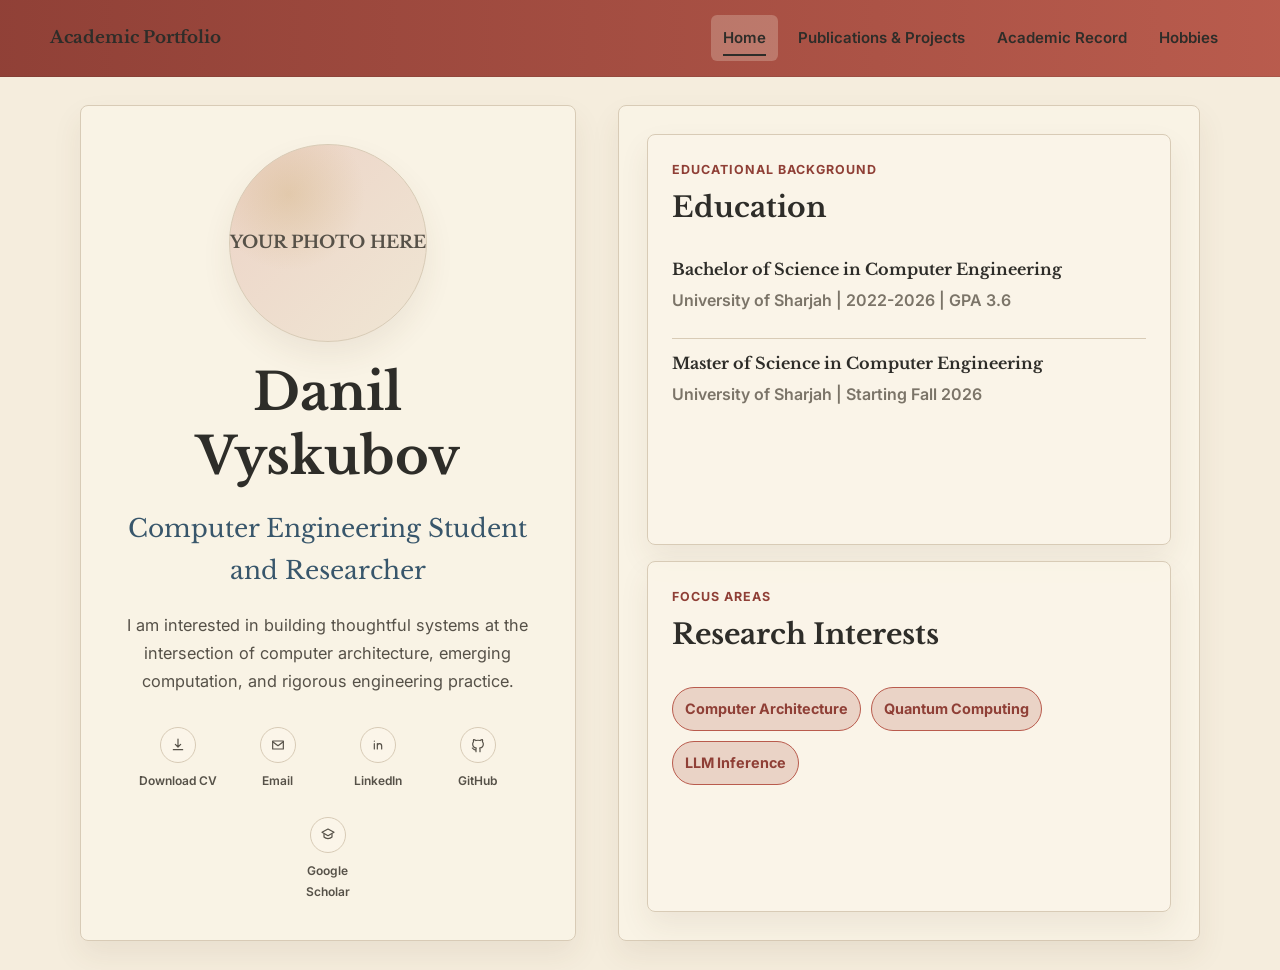
==== commit 1292b8bf: "Update index.html" ====
--- a/index.html
+++ b/index.html
@@ -37,7 +37,7 @@
           </div>
           <div class="hero-content">
             <!-- REPLACE WITH REAL CONTENT: Replace this name with your full name. -->
-            <h1>Your Name</h1>
+            <h1>Danil Vyskubov</h1>
             <!-- REPLACE WITH REAL CONTENT: Replace this role with your current academic title. -->
             <p class="subtitle">Computer Engineering Student and Researcher</p>
             <!-- REPLACE WITH REAL CONTENT: Replace this paragraph with your personal academic statement. -->
@@ -51,21 +51,21 @@
               <span>Download CV</span>
             </a>
             <!-- REPLACE WITH REAL CONTENT: Replace the email address below with your real email. -->
-            <a class="icon-link" href="mailto:your.email@example.com">
+            <a class="icon-link" href="danilviskubov03@gmail.com">
               <span class="icon" aria-hidden="true">
                 <svg viewBox="0 0 24 24"><path d="M4 6h16v12H4z"/><path d="m4 7 8 6 8-6"/></svg>
               </span>
               <span>Email</span>
             </a>
             <!-- REPLACE WITH REAL CONTENT: Replace this URL with your real LinkedIn profile. -->
-            <a class="icon-link" href="https://www.linkedin.com/" target="_blank" rel="noopener">
+            <a class="icon-link" href="https://www.linkedin.com/in/dv03/" target="_blank" rel="noopener">
               <span class="icon" aria-hidden="true">
                 <svg viewBox="0 0 24 24"><path d="M6.5 10v8M6.5 6v.2M11 18v-8m0 3.5c0-2.1 1.3-3.5 3.3-3.5 2.2 0 3.2 1.4 3.2 4v4"/></svg>
               </span>
               <span>LinkedIn</span>
             </a>
             <!-- REPLACE WITH REAL CONTENT: Replace this URL with your real GitHub profile. -->
-            <a class="icon-link" href="https://github.com/" target="_blank" rel="noopener">
+            <a class="icon-link" href="https://github.com/danilv03" target="_blank" rel="noopener">
               <span class="icon" aria-hidden="true">
                 <svg viewBox="0 0 24 24"><path d="M9 19c-4 1.2-4-2-5.5-2.5M15 22v-3.5c0-1 .1-1.4-.5-2 2.8-.3 5.5-1.4 5.5-6a4.7 4.7 0 0 0-1.3-3.3 4.4 4.4 0 0 0-.1-3.2s-1.1-.3-3.5 1.3a12 12 0 0 0-6.2 0C6.5 3.7 5.4 4 5.4 4a4.4 4.4 0 0 0-.1 3.2A4.7 4.7 0 0 0 4 10.5c0 4.6 2.7 5.7 5.5 6-.6.6-.6 1.2-.5 2V22"/></svg>
               </span>
@@ -84,7 +84,7 @@
         <div class="home-details">
           <section class="compact-block">
             <div class="section-heading compact-heading">
-              <p class="kicker">Background</p>
+              <p class="kicker">Educational Background</p>
               <h2>Education</h2>
             </div>
             <div class="compact-list">
--- a/style.css
+++ b/style.css
@@ -39,8 +39,9 @@
 }
 
 body.no-scroll-page {
-  height: 100vh;
-  overflow: hidden;
+  min-height: 100vh;
+  min-height: 100svh;
+  overflow-x: hidden;
 }
 
 a {
@@ -195,17 +196,30 @@
 }
 
 .screen-main {
-  height: 100vh;
+  min-height: 100vh;
+  min-height: 100svh;
   padding-top: var(--nav-height);
-  overflow: hidden;
+  overflow-x: hidden;
 }
 
 .screen-page {
-  height: calc(100vh - var(--nav-height));
+  min-height: calc(100vh - var(--nav-height));
+  min-height: calc(100svh - var(--nav-height));
   display: grid;
   align-items: center;
   padding: clamp(18px, 3.2vh, 34px) 0;
-  overflow: hidden;
+  overflow: visible;
+}
+
+@supports (height: 100dvh) {
+  body.no-scroll-page,
+  .screen-main {
+    min-height: 100dvh;
+  }
+
+  .screen-page {
+    min-height: calc(100dvh - var(--nav-height));
+  }
 }
 
 .no-scroll-page .site-footer {
@@ -838,9 +852,9 @@
   gap: 22px;
 }
 
-  .hobbies-layout .wide-copy {
-    margin-bottom: 14px;
-  }
+.hobbies-layout .wide-copy {
+  margin-bottom: 14px;
+}
 
 .compact-gallery {
   gap: 14px;
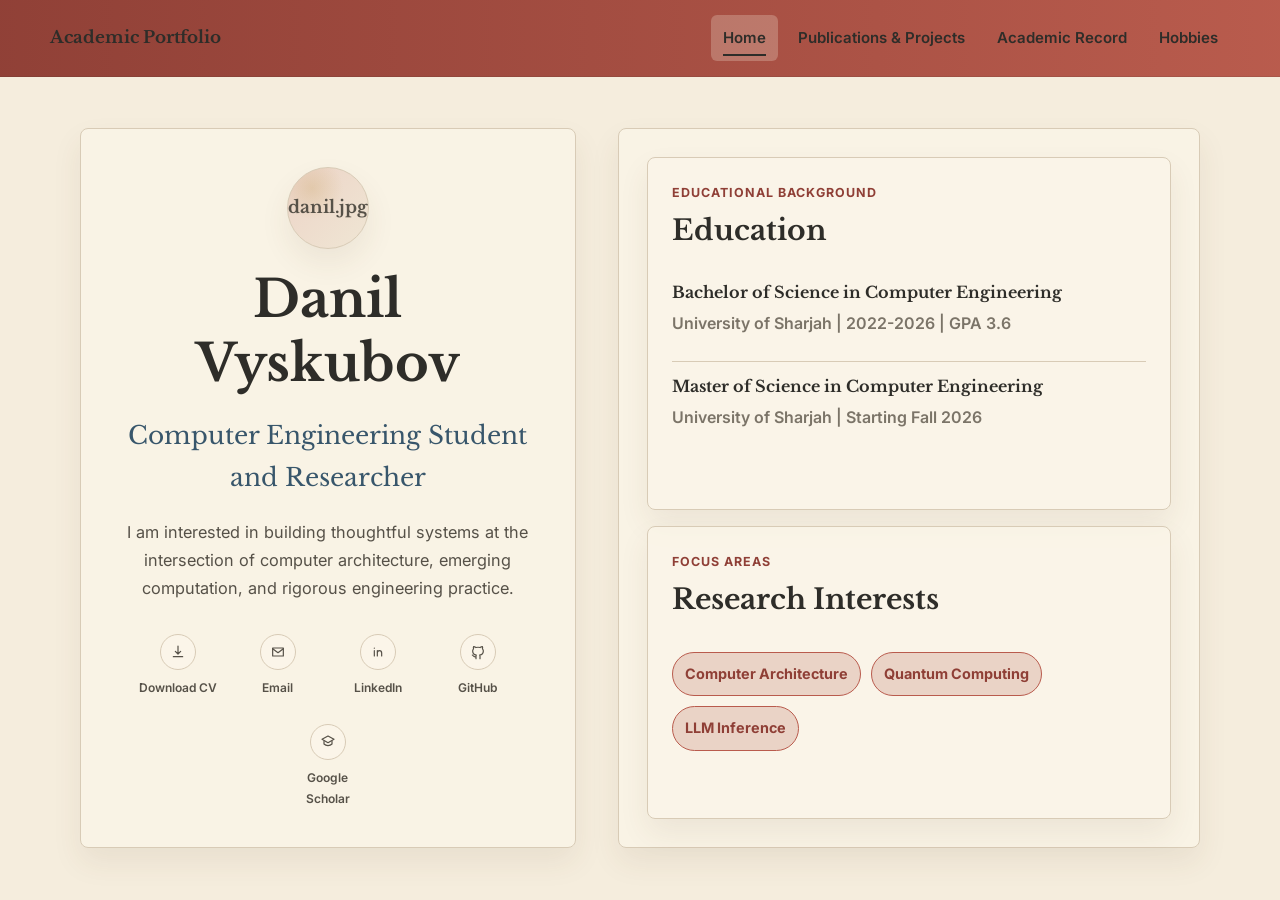
==== commit 1050acd1: "Update index.html" ====
--- a/index.html
+++ b/index.html
@@ -33,7 +33,7 @@
         <div class="home-profile">
           <div class="portrait-wrap">
             <!-- REPLACE WITH REAL CONTENT: Replace this placeholder with your actual portrait image in assets/images. -->
-            <div class="portrait-placeholder" role="img" aria-label="Portrait placeholder">YOUR PHOTO HERE</div>
+            <div class="portrait-placeholder" role="img" aria-label="Portrait placeholder">danil.jpg</div>
           </div>
           <div class="hero-content">
             <!-- REPLACE WITH REAL CONTENT: Replace this name with your full name. -->
@@ -72,7 +72,7 @@
               <span>GitHub</span>
             </a>
             <!-- REPLACE WITH REAL CONTENT: Replace this URL with your real Google Scholar profile. -->
-            <a class="icon-link" href="https://scholar.google.com/" target="_blank" rel="noopener">
+            <a class="icon-link" href="https://scholar.google.com/citations?user=7YNoCrYAAAAJ&hl=ru&oi=ao" target="_blank" rel="noopener">
               <span class="icon" aria-hidden="true">
                 <svg viewBox="0 0 24 24"><path d="m12 3 9 5-9 5-9-5 9-5Z"/><path d="M6 11v4c1.6 1.6 3.6 2.4 6 2.4s4.4-.8 6-2.4v-4"/></svg>
               </span>
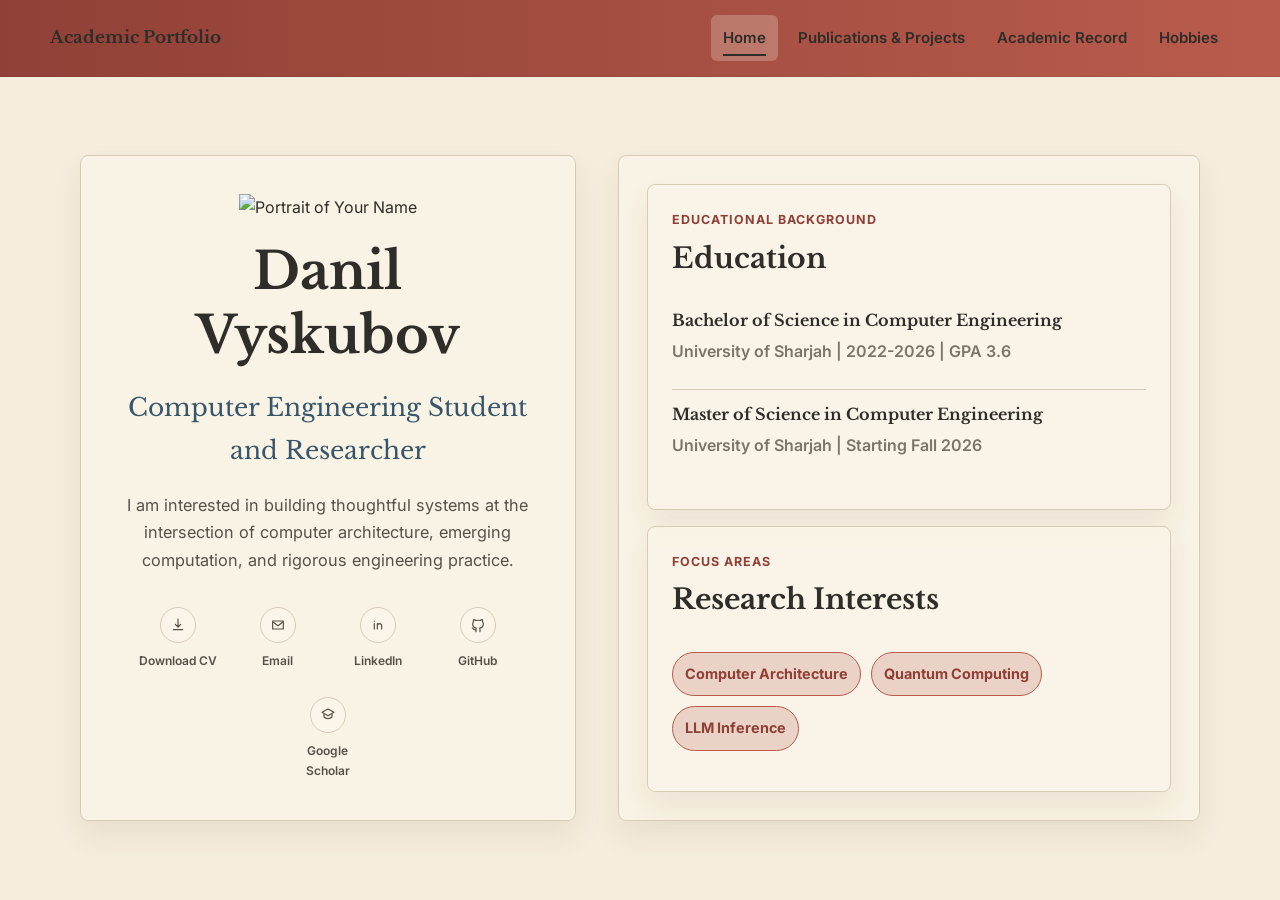
==== commit 4ef64a05: "Update index.html" ====
--- a/index.html
+++ b/index.html
@@ -32,8 +32,12 @@
       <div class="container home-panel">
         <div class="home-profile">
           <div class="portrait-wrap">
-            <!-- REPLACE WITH REAL CONTENT: Replace this placeholder with your actual portrait image in assets/images. -->
-            <div class="portrait-placeholder" role="img" aria-label="Portrait placeholder">danil.jpg</div>
+            <!-- REPLACE WITH REAL CONTENT: Replace this filename with your actual image filename if different. -->
+<img
+  class="portrait-photo"
+  src="assets/images/danil.jpg"
+  alt="Portrait of Your Name"
+>
           </div>
           <div class="hero-content">
             <!-- REPLACE WITH REAL CONTENT: Replace this name with your full name. -->
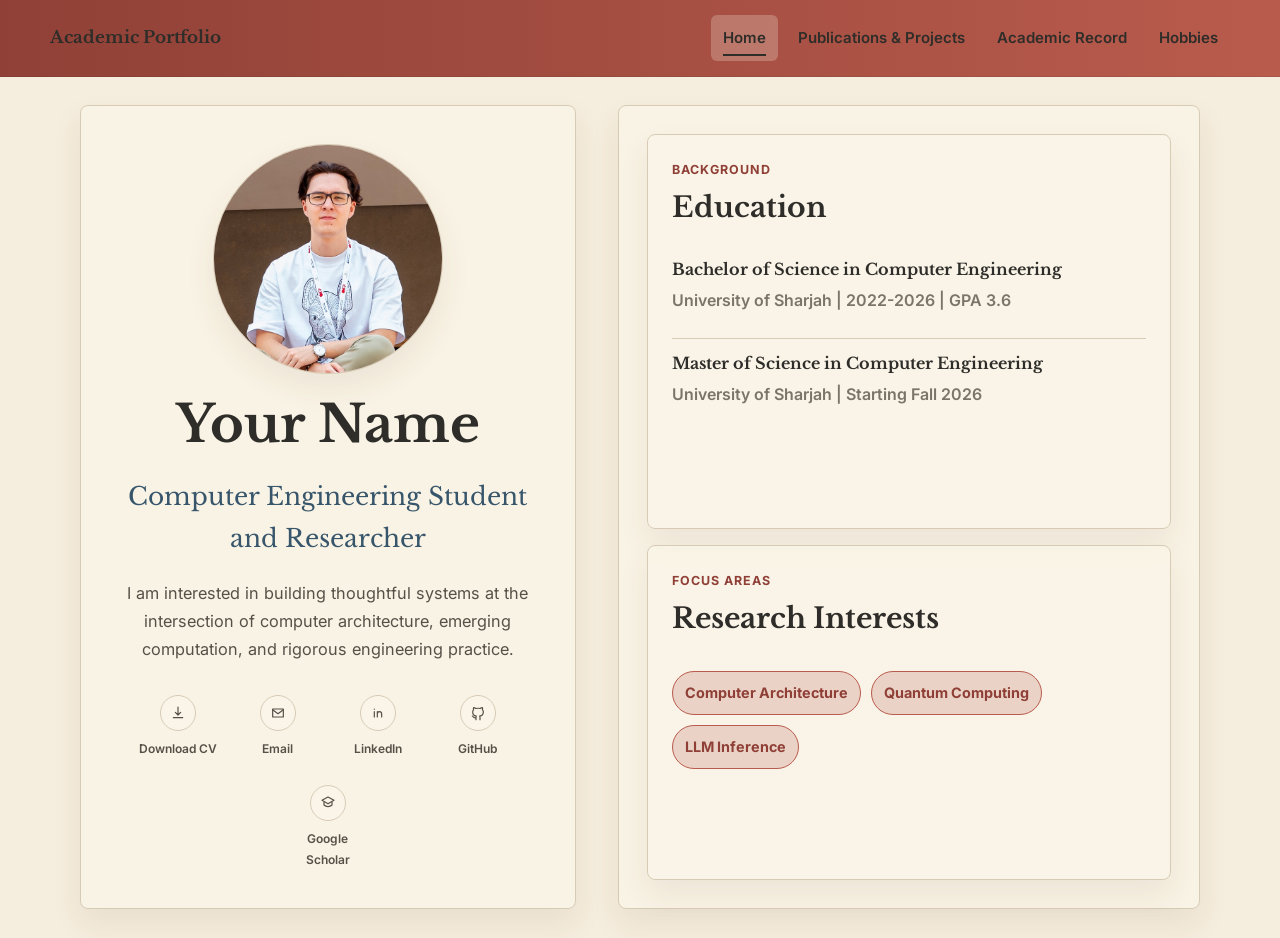
==== commit 92d98c73: "Add files via upload" ====
--- a/index.html
+++ b/index.html
@@ -32,16 +32,11 @@
       <div class="container home-panel">
         <div class="home-profile">
           <div class="portrait-wrap">
-            <!-- REPLACE WITH REAL CONTENT: Replace this filename with your actual image filename if different. -->
-<img
-  class="portrait-photo"
-  src="assets/images/danil.jpg"
-  alt="Portrait of Your Name"
->
+            <img class="portrait-photo" src="assets/images/danil.jpg" alt="Portrait of Danil Vyskubov">
           </div>
           <div class="hero-content">
             <!-- REPLACE WITH REAL CONTENT: Replace this name with your full name. -->
-            <h1>Danil Vyskubov</h1>
+            <h1>Your Name</h1>
             <!-- REPLACE WITH REAL CONTENT: Replace this role with your current academic title. -->
             <p class="subtitle">Computer Engineering Student and Researcher</p>
             <!-- REPLACE WITH REAL CONTENT: Replace this paragraph with your personal academic statement. -->
@@ -55,28 +50,28 @@
               <span>Download CV</span>
             </a>
             <!-- REPLACE WITH REAL CONTENT: Replace the email address below with your real email. -->
-            <a class="icon-link" href="danilviskubov03@gmail.com">
+            <a class="icon-link" href="mailto:your.email@example.com">
               <span class="icon" aria-hidden="true">
                 <svg viewBox="0 0 24 24"><path d="M4 6h16v12H4z"/><path d="m4 7 8 6 8-6"/></svg>
               </span>
               <span>Email</span>
             </a>
             <!-- REPLACE WITH REAL CONTENT: Replace this URL with your real LinkedIn profile. -->
-            <a class="icon-link" href="https://www.linkedin.com/in/dv03/" target="_blank" rel="noopener">
+            <a class="icon-link" href="https://www.linkedin.com/" target="_blank" rel="noopener">
               <span class="icon" aria-hidden="true">
                 <svg viewBox="0 0 24 24"><path d="M6.5 10v8M6.5 6v.2M11 18v-8m0 3.5c0-2.1 1.3-3.5 3.3-3.5 2.2 0 3.2 1.4 3.2 4v4"/></svg>
               </span>
               <span>LinkedIn</span>
             </a>
             <!-- REPLACE WITH REAL CONTENT: Replace this URL with your real GitHub profile. -->
-            <a class="icon-link" href="https://github.com/danilv03" target="_blank" rel="noopener">
+            <a class="icon-link" href="https://github.com/" target="_blank" rel="noopener">
               <span class="icon" aria-hidden="true">
                 <svg viewBox="0 0 24 24"><path d="M9 19c-4 1.2-4-2-5.5-2.5M15 22v-3.5c0-1 .1-1.4-.5-2 2.8-.3 5.5-1.4 5.5-6a4.7 4.7 0 0 0-1.3-3.3 4.4 4.4 0 0 0-.1-3.2s-1.1-.3-3.5 1.3a12 12 0 0 0-6.2 0C6.5 3.7 5.4 4 5.4 4a4.4 4.4 0 0 0-.1 3.2A4.7 4.7 0 0 0 4 10.5c0 4.6 2.7 5.7 5.5 6-.6.6-.6 1.2-.5 2V22"/></svg>
               </span>
               <span>GitHub</span>
             </a>
             <!-- REPLACE WITH REAL CONTENT: Replace this URL with your real Google Scholar profile. -->
-            <a class="icon-link" href="https://scholar.google.com/citations?user=7YNoCrYAAAAJ&hl=ru&oi=ao" target="_blank" rel="noopener">
+            <a class="icon-link" href="https://scholar.google.com/" target="_blank" rel="noopener">
               <span class="icon" aria-hidden="true">
                 <svg viewBox="0 0 24 24"><path d="m12 3 9 5-9 5-9-5 9-5Z"/><path d="M6 11v4c1.6 1.6 3.6 2.4 6 2.4s4.4-.8 6-2.4v-4"/></svg>
               </span>
@@ -88,7 +83,7 @@
         <div class="home-details">
           <section class="compact-block">
             <div class="section-heading compact-heading">
-              <p class="kicker">Educational Background</p>
+              <p class="kicker">Background</p>
               <h2>Education</h2>
             </div>
             <div class="compact-list">
--- a/style.css
+++ b/style.css
@@ -381,7 +381,20 @@
   box-shadow: var(--shadow);
 }
 
-.home-screen .portrait-placeholder {
+.portrait-photo {
+  width: min(100%, 330px);
+  aspect-ratio: 1;
+  display: block;
+  object-fit: cover;
+  object-position: center;
+  border: 1px solid var(--line);
+  border-radius: 50%;
+  background: var(--paper-soft);
+  box-shadow: var(--shadow);
+}
+
+.home-screen .portrait-placeholder,
+.home-screen .portrait-photo {
   width: min(100%, 230px);
 }
 
